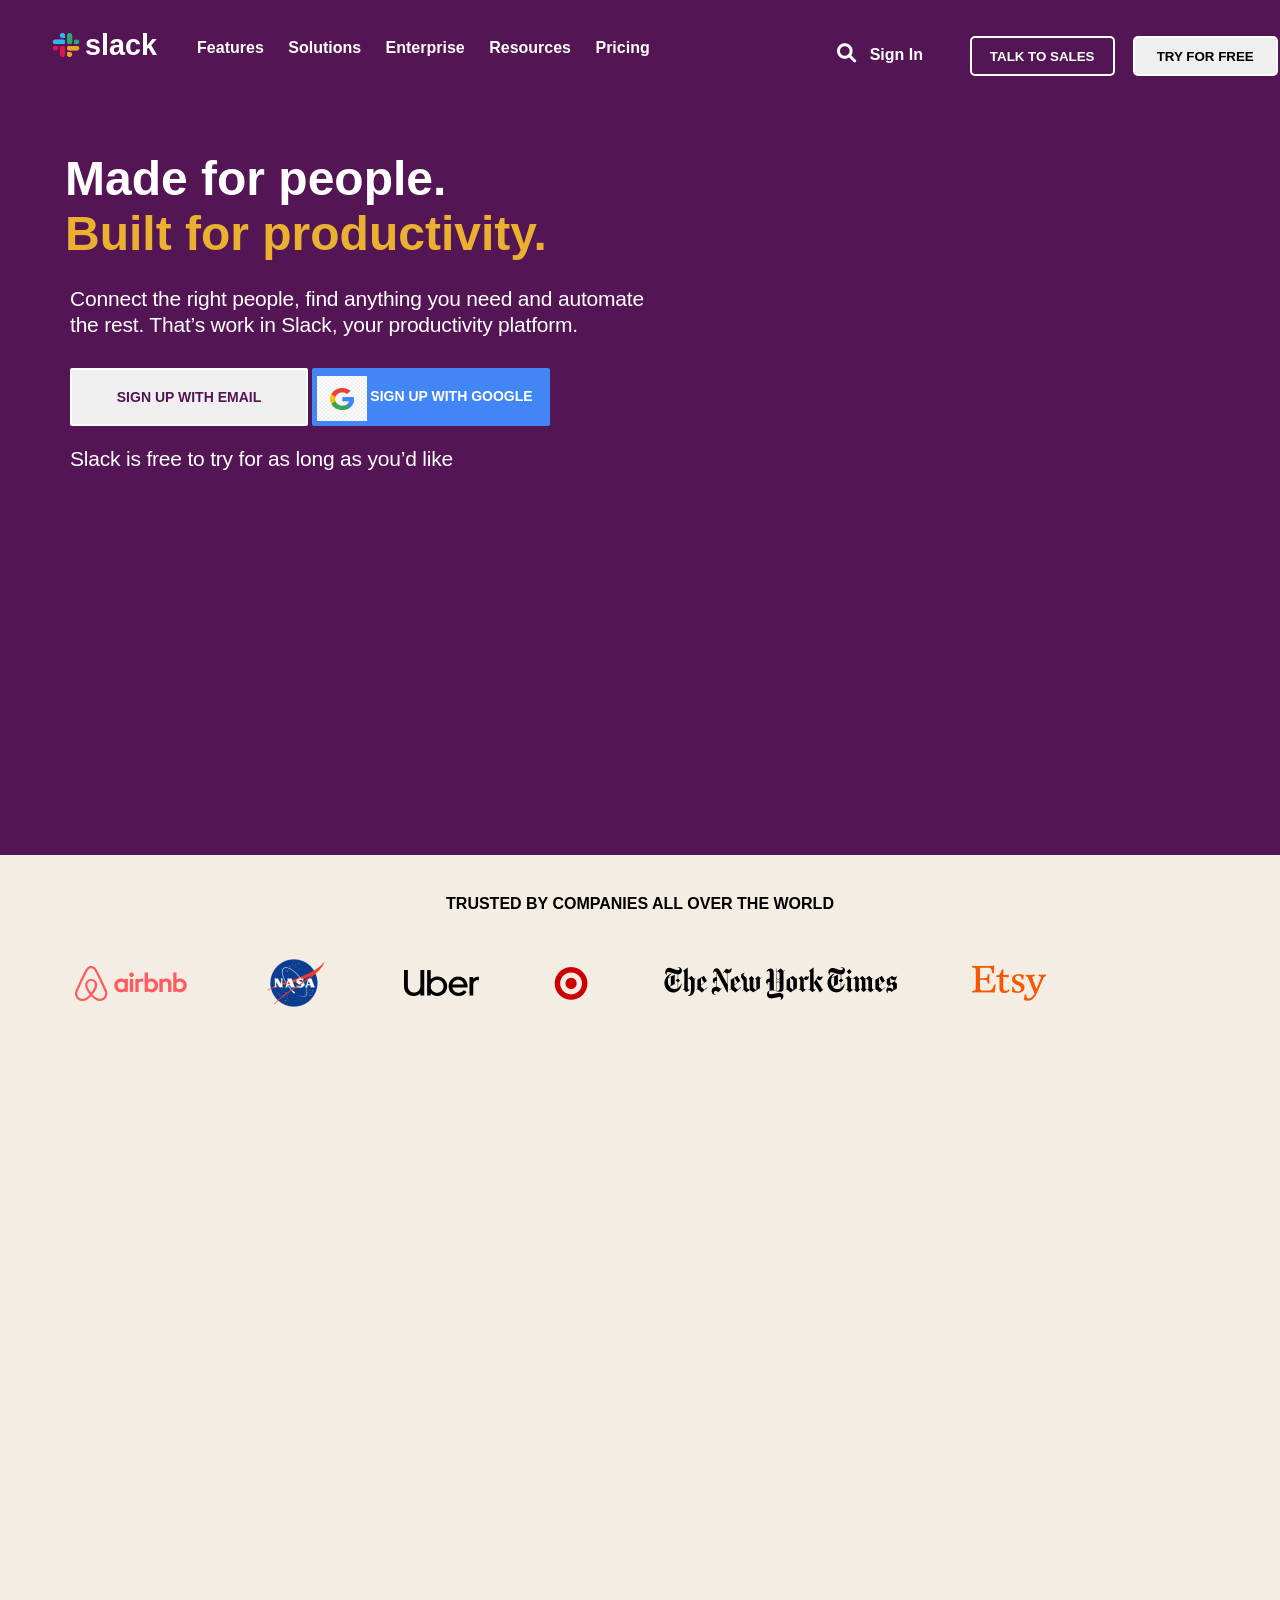
==== index.html @ 54c6a66d "Added more changes" ====
<!DOCTYPE html>
<html lang="en">
  <head>
    <meta charset="UTF-8" />
    <meta name="viewport" content="width=device-width, initial-scale=1.0" />
    <title>Slack2Com</title>
    <link rel="stylesheet" href="style.css" />
    <link
      rel="stylesheet"
      href="https://cdnjs.cloudflare.com/ajax/libs/font-awesome/6.0.0/css/all.min.css"
    />
  </head>
  <body>
    <header>
      <div class="first-part">
        <div class="logo">
          <h2>slack</h2>
          <img src="/images__2_-removebg-preview.png" alt="Slack" />
        </div>
        <div class="menus">
          <a href="">Features</a>
          <a href="">Solutions</a>
          <a href="">Enterprise</a>
          <a href="">Resources</a>
          <a href="">Pricing</a>
        </div>

        <div class="second-part">
          <div class="sign-in">
            <a href=""> <strong>Sign In</strong></a>

            <div class="icon">
              <i class="fa fa-search"></i>
            </div>
          </div>
          <div class="nonbutton">
            <button class="button1 btn">TALK TO SALES</button>
            <button class="button2 btn">TRY FOR FREE</button>
          </div>
        </div>
      </div>

      <div class="third-part">
<h2>Made for people. <br><span>Built for productivity.</span></h2>
<p>Connect the right people, find anything you need and automate<br> the rest. That’s work in Slack, your productivity platform.

</p>

<div class="big-buttons">

  <button class="bigbtn bigbtn1">SIGN UP WITH EMAIL</button>
  <button class="bigbtn bigbtn2"><img src="/google.png" alt="Image Alt Text" width="100" height="100"><span class="SPAN">SIGN UP WITH GOOGLE</span></button>

<p class="paragraph">Slack is free to try for as long as you’d like
</p>
</div>


      </div>

      <div class="left-part">

        <video src="/ia4-hero-product-ui.mp4" autoplay muted></video>

        <!-- <div class="circle-div">

          <div class="mac-div">

            <nav>

              <img src="/image.png" alt="">

            </nav>

            <div class="white-div">


            </div>

          </div>
          

          <div class="overlay">

            <img src="/pngwing.com.png" alt=""> -->
          </div>
        </div>

      </div>
    </header>

    <main>

      <p>TRUSTED BY COMPANIES ALL OVER THE WORLD</p>

      <div class="main-logos">

        <img src="/airbnb-logo.png" alt="">
        <img src="/logo-nasa.png" alt="">
        <img src="/uber.png" alt="">
        <img src="/target-logo.png" alt="">
        <img src="/nyt.png" alt="">
        <img src="/logo-etsy.png" alt="">



      </div>

    </main>
  </body>
</html>
---- style.css ----
html, body {


  /* height: 100%; */
  /* padding: 0;
  margin: 0; */
}

* {
  padding: 0;
  margin: 0;
  box-sizing: border-box;
  font-family: sans-serif;
}

header {
  width: 100vw;
  height: 95vh;
  background-color: rgb(84, 21, 84);
  padding-top: 15px;
  color: white;
  padding-left: 50px;
}

.menus a {
  display: inline-block;
  text-decoration: none;
  padding: 10px 10px 10px 10px;

  font-weight: 700;
  font-size: 1rem;
}

a {
  font-size: 10px;
}

.menus {
  padding-left: 10px;
  margin-left: 20px;
  margin-top: 6px;
}

/* The main part: */

.first-part {
  display: flex;
  padding-top: 8px;
  padding-left: 20px;
}

.logo h2,
img {
  padding-top: 6px;
}

h2 {
  font-size: 1.8rem;
  padding-bottom: 25px;
  padding-left: 15px;
}

a {
  text-decoration: none;
  font-size: 1rem;
  color: white;
}

.nonbutton {
  display: flex;
  position: relative;
  left: 350px;
  bottom: 17px;
}

.btn {
  border: 2px solid white;
  border-radius: 5px;
  width: 145px;
  height: 40px;
  font-weight: 700;
  margin: 8px 8px 10px 10px;
  text-align: center;
}

.button1 {
  background-color: transparent;
  color: white;
}

.btn:hover {
  transform: scale(1.2);
}

.sign-in {
  display: inline;
  justify-content: end;
  position: relative;
  left: 260px;
  top: 20px;
  font-weight: bolder;
}

.second-part {
  position: relative;
  right: 50px;
  padding-right: 20px;
}
.logo img {
  width: 60px;
  height: 60px;
  display: inline-block;
  position: relative;
  right: 34px;
  bottom: 75px;
}

.icon {
  display: inline-block;
  align-items: right;
  position: relative;
  right: 90px;
  font-weight: 200;
  font-size: 1.2rem;
}

.third-part h2 {
  font-size: 3rem;
  display: inline-block;
}

span {
  color: rgb(234, 176, 47);
}

/* The Third part: */

.third-part p {
  font-size: 21px;
  line-height: 26px;
  margin-left: 0;
  padding-left: 20px;
  letter-spacing: -0.2px;
  font-weight: 500;
}

.big-buttons {
  padding-top: 30px;
  padding-left: 20px;
  position: relative;
}

.bigbtn {
  border: 2px solid white;
  border-radius: 2px;
  width: 238px;
  height: 58px;
  font-weight: 600;
  font-size: 14px;
  letter-spacing: 0.8;
}

.bigbtn1 {
  color: rgb(84, 21, 84);
}

.bigbtn2 {
  background-color: rgb(66, 133, 244);
  border: 2px solid rgb(66, 133, 244);
  color: white;
  display: inline-block;
  vertical-align: top;
}

.bigbtn2 img {
  width: 60px;
  height: 56px;
  background-size: cover;
  background-repeat: no-repeat;
  display: block;
  padding-bottom: 5px;
  padding-right: 10px;
  margin-left: 3px;
  display: block;
}

.SPAN {
  position: relative;
  bottom: 38px;
  left: 20px;
  color: white;
  line-height: 10px;
}

.paragraph {
  color: white;
  display: block;
  position: relative;
  right: 20px;
  top: 20px;
}

/* .left-part {

  background-color: rgb(90, 24, 90);
  opacity: 2px;
  width: 625px;
  height: 400px;
  display: inline-block;
  position: absolute;
  bottom: 700px;
  left: 650px;
  top: 150px;
  margin-left: 28px;
} */

.left-part video {
  width: 72%;
  height: 380px;
  position: absolute;
  left: 505px;
  bottom: 150px;
  padding-right: 20px;
 

}

.left-part{

  display: inline-block;
}

/* .circle-div{

  position: relative;
  top: 120px;
  right: 5px;

  width: 100%;
  height: 260px;
  background-color: rgb(75, 10, 75);
border-left: 2px solid rgb(90, 24, 90);
border-radius: 130px;

}

.mac-div{

  width: 70%;
  height: 280px;
  
  background-color:rgba(207, 45, 207, 0.450);
  position: relative;
  left: 187px;
  bottom: 115px;

}

.mac-div img {

  position:relative;
  bottom: 10px;
  width: 100%;
  height: 30px;
}

.overlay {

  display: inline-block;
  position: relative;
}

.overlay img {

  display: inline-block;

  width: 270px;
  height: 370px;
  position: absolute;
  bottom: 20px;
  box-shadow: solid white  50px;
}

.white-div {

  width: 85%;
  height: 250px;
  background-color: white;
position: relative;
left: 60px;
bottom: 12px;
} */

/* The main part: */

main {
  height: 100vh; /* Full viewport height */
  width: 100vw;
  background-color: rgb(244, 237, 228);
}

main p {
  display: flex;
  justify-content: center;
  font-weight: 600;
  padding-top: 40px;
}

.main-logos {
  display: inline-flex;
  width: 80px;
  height: 40px;
  align-items: center;
  justify-items: center;
}

.main-logos img {
  position: relative;

  padding-left: 75px;

  padding-top: 100px;
}
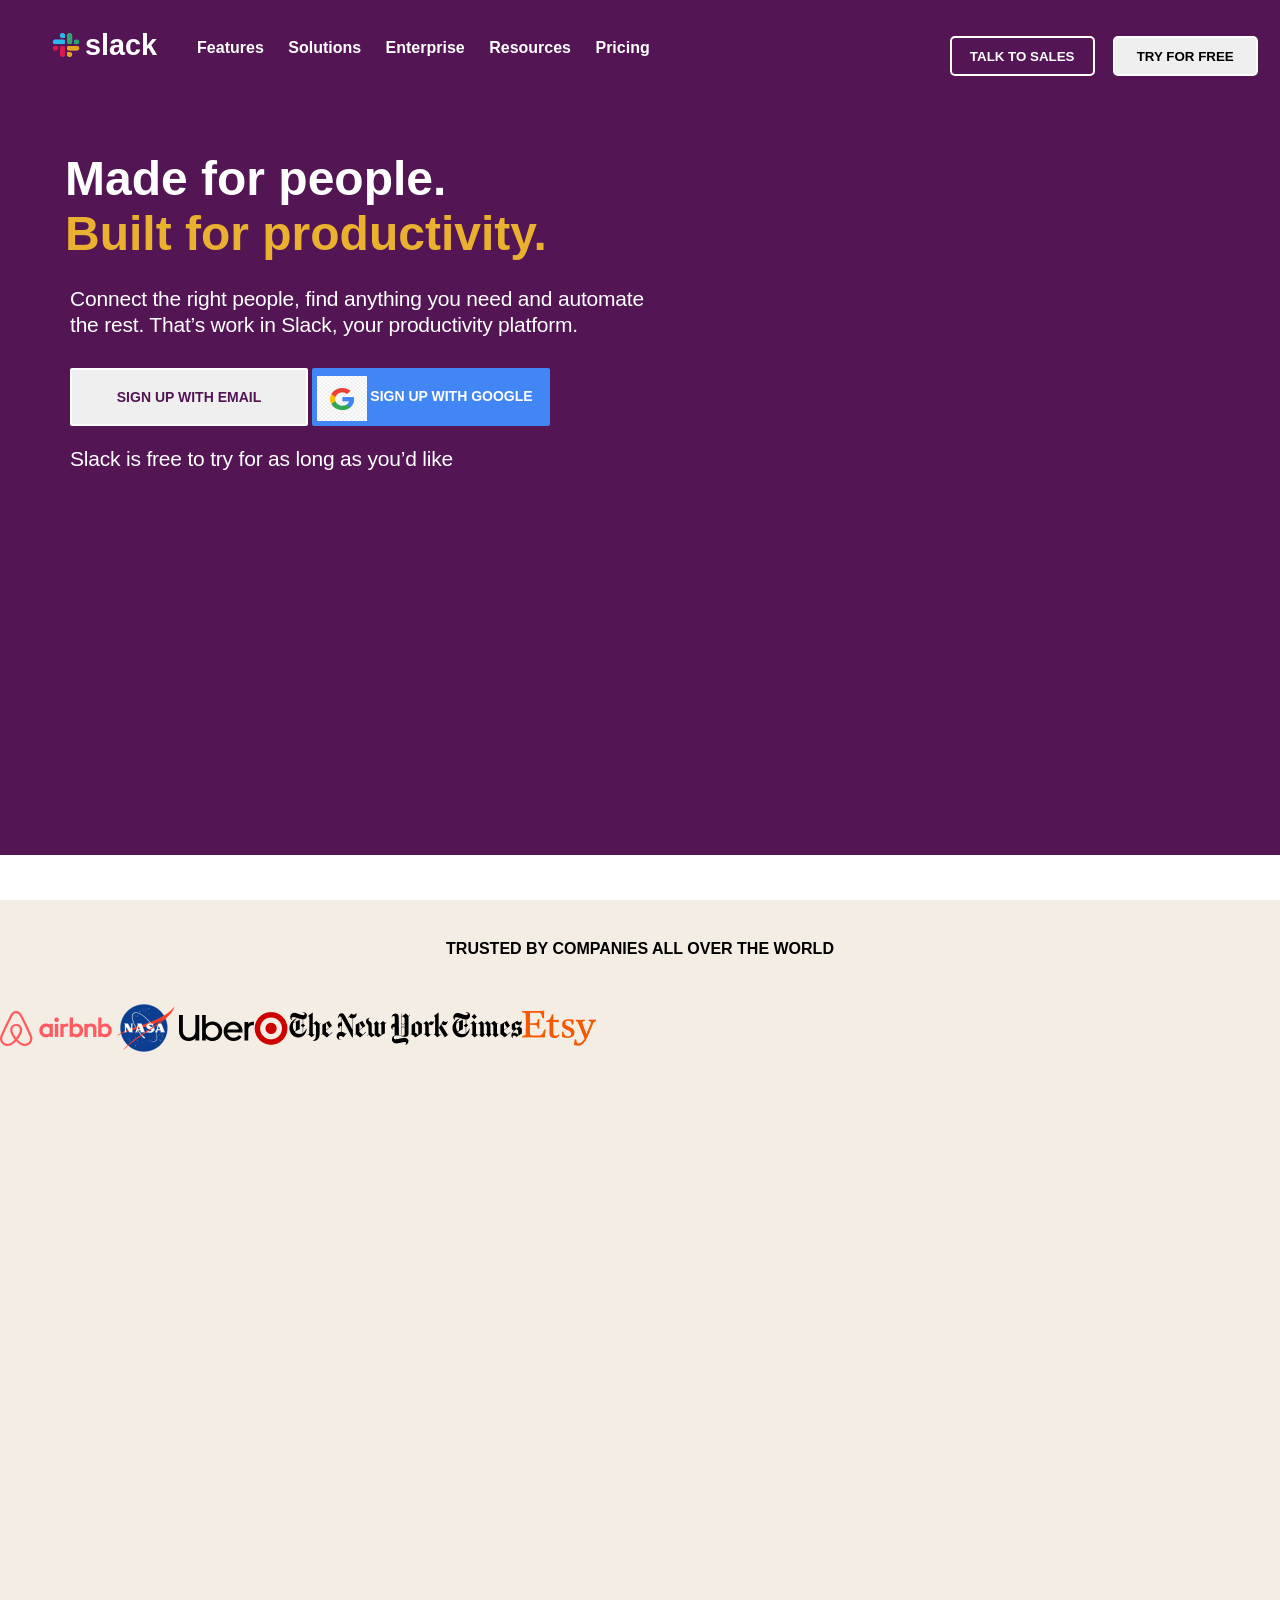
==== commit 361b2396: "My first commit" ====
--- a/index.html
+++ b/index.html
@@ -11,6 +11,8 @@
     />
   </head>
   <body>
+
+    <div class="Container">
     <header>
       <div class="first-part">
         <div class="logo">
@@ -39,6 +41,9 @@
           </div>
         </div>
       </div>
+
+
+      <div class="mainpart">
 
       <div class="third-part">
 <h2>Made for people. <br><span>Built for productivity.</span></h2>
@@ -105,7 +110,10 @@
 
 
       </div>
+    </div>
 
     </main>
+
+  </div>
   </body>
 </html>
--- a/style.css
+++ b/style.css
@@ -1,11 +1,5 @@
 
-html, body {
-
-
-  /* height: 100%; */
-  /* padding: 0;
-  margin: 0; */
-}
+
 
 * {
   padding: 0;
@@ -14,6 +8,17 @@
   font-family: sans-serif;
 }
 
+body{
+
+  overflow: hidden;
+}
+
+.Container{
+
+  width: 100%;
+  height: 100vh;
+}
+
 header {
   width: 100vw;
   height: 95vh;
@@ -70,7 +75,7 @@
 .nonbutton {
   display: flex;
   position: relative;
-  left: 350px;
+  /* left: 350px; */
   bottom: 17px;
 }
 
@@ -104,8 +109,7 @@
 
 .second-part {
   position: relative;
-  right: 50px;
-  padding-right: 20px;
+  left: 280px;
 }
 .logo img {
   width: 60px;
@@ -219,16 +223,17 @@
   width: 72%;
   height: 380px;
   position: absolute;
-  left: 505px;
+left: 480px;  
+/* left: 505px; */
   bottom: 150px;
-  padding-right: 20px;
  
 
 }
 
 .left-part{
 
-  display: inline-block;
+  display: flex;
+  justify-content: right;
 }
 
 /* .circle-div{
@@ -317,8 +322,9 @@
 
 .main-logos img {
   position: relative;
-
-  padding-left: 75px;
+  /* left: 700px; */
+
+  /* padding-left: 75px; */
 
   padding-top: 100px;
 }
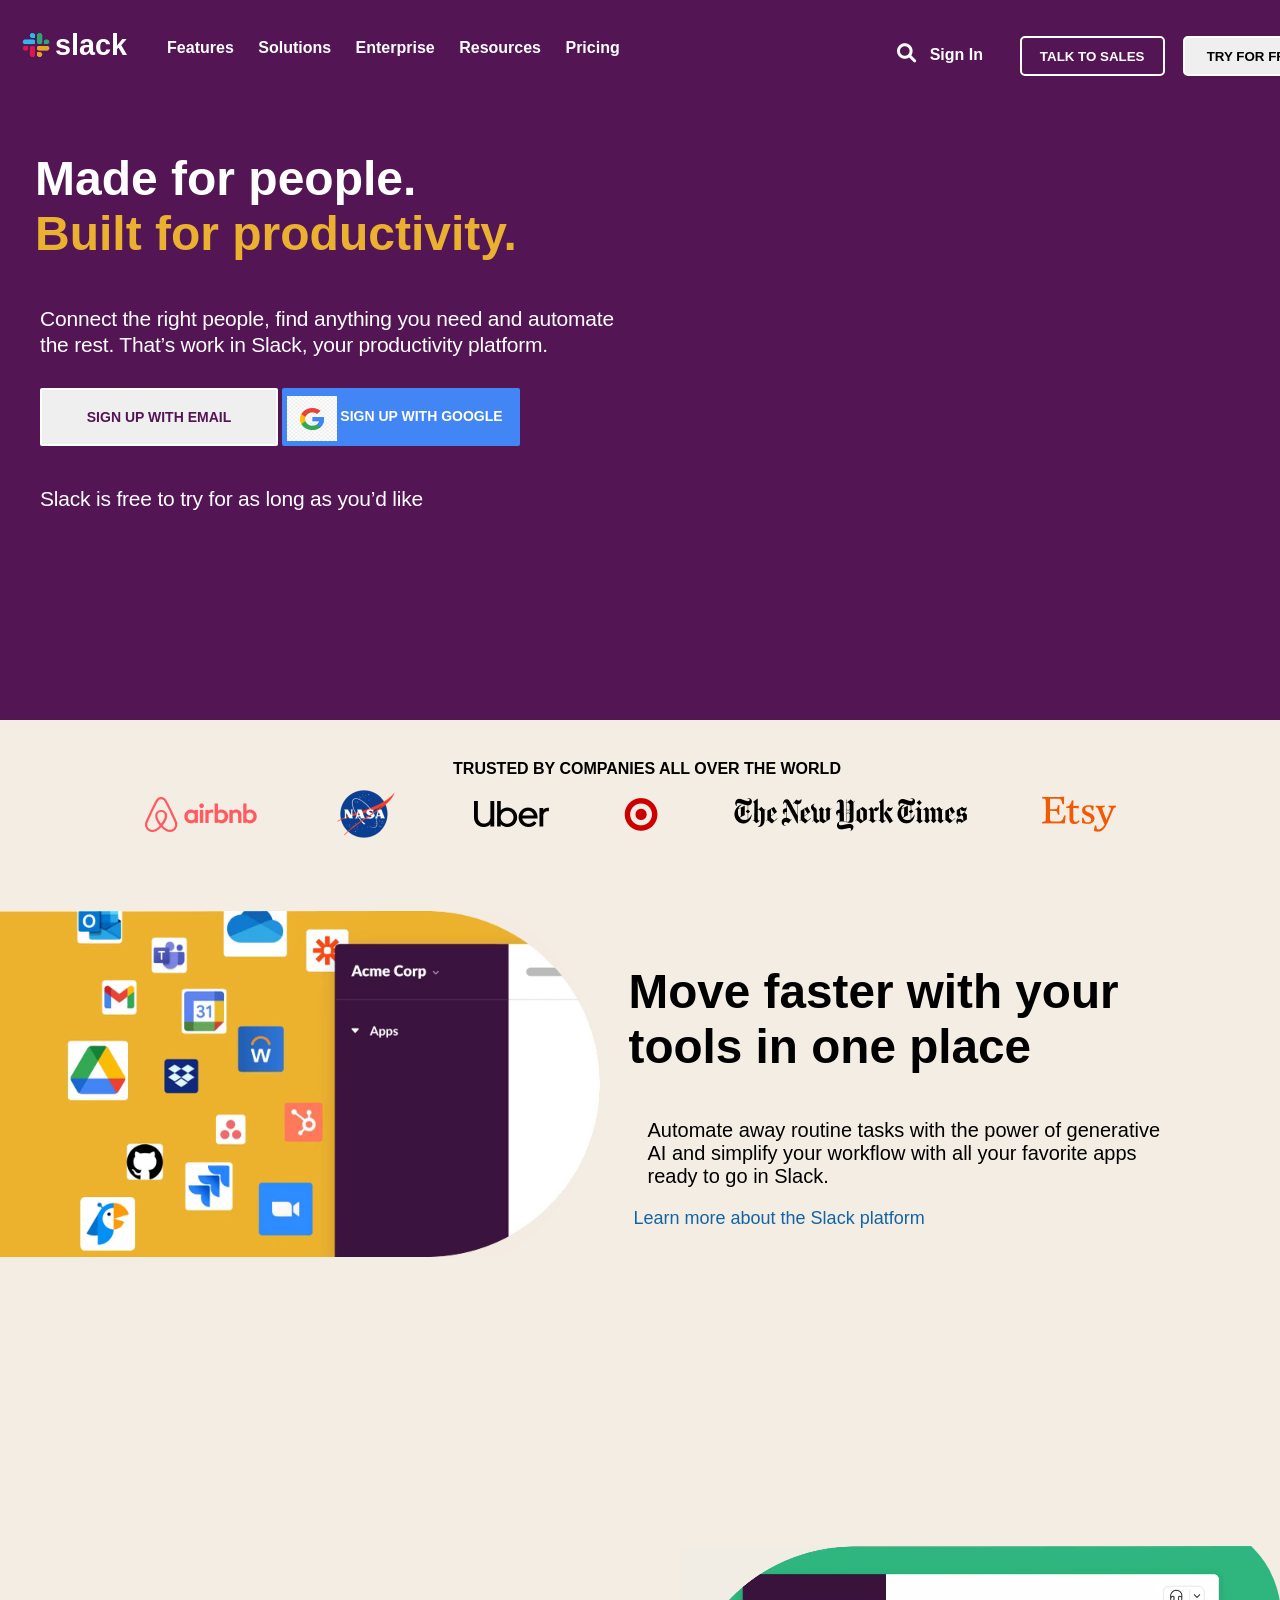
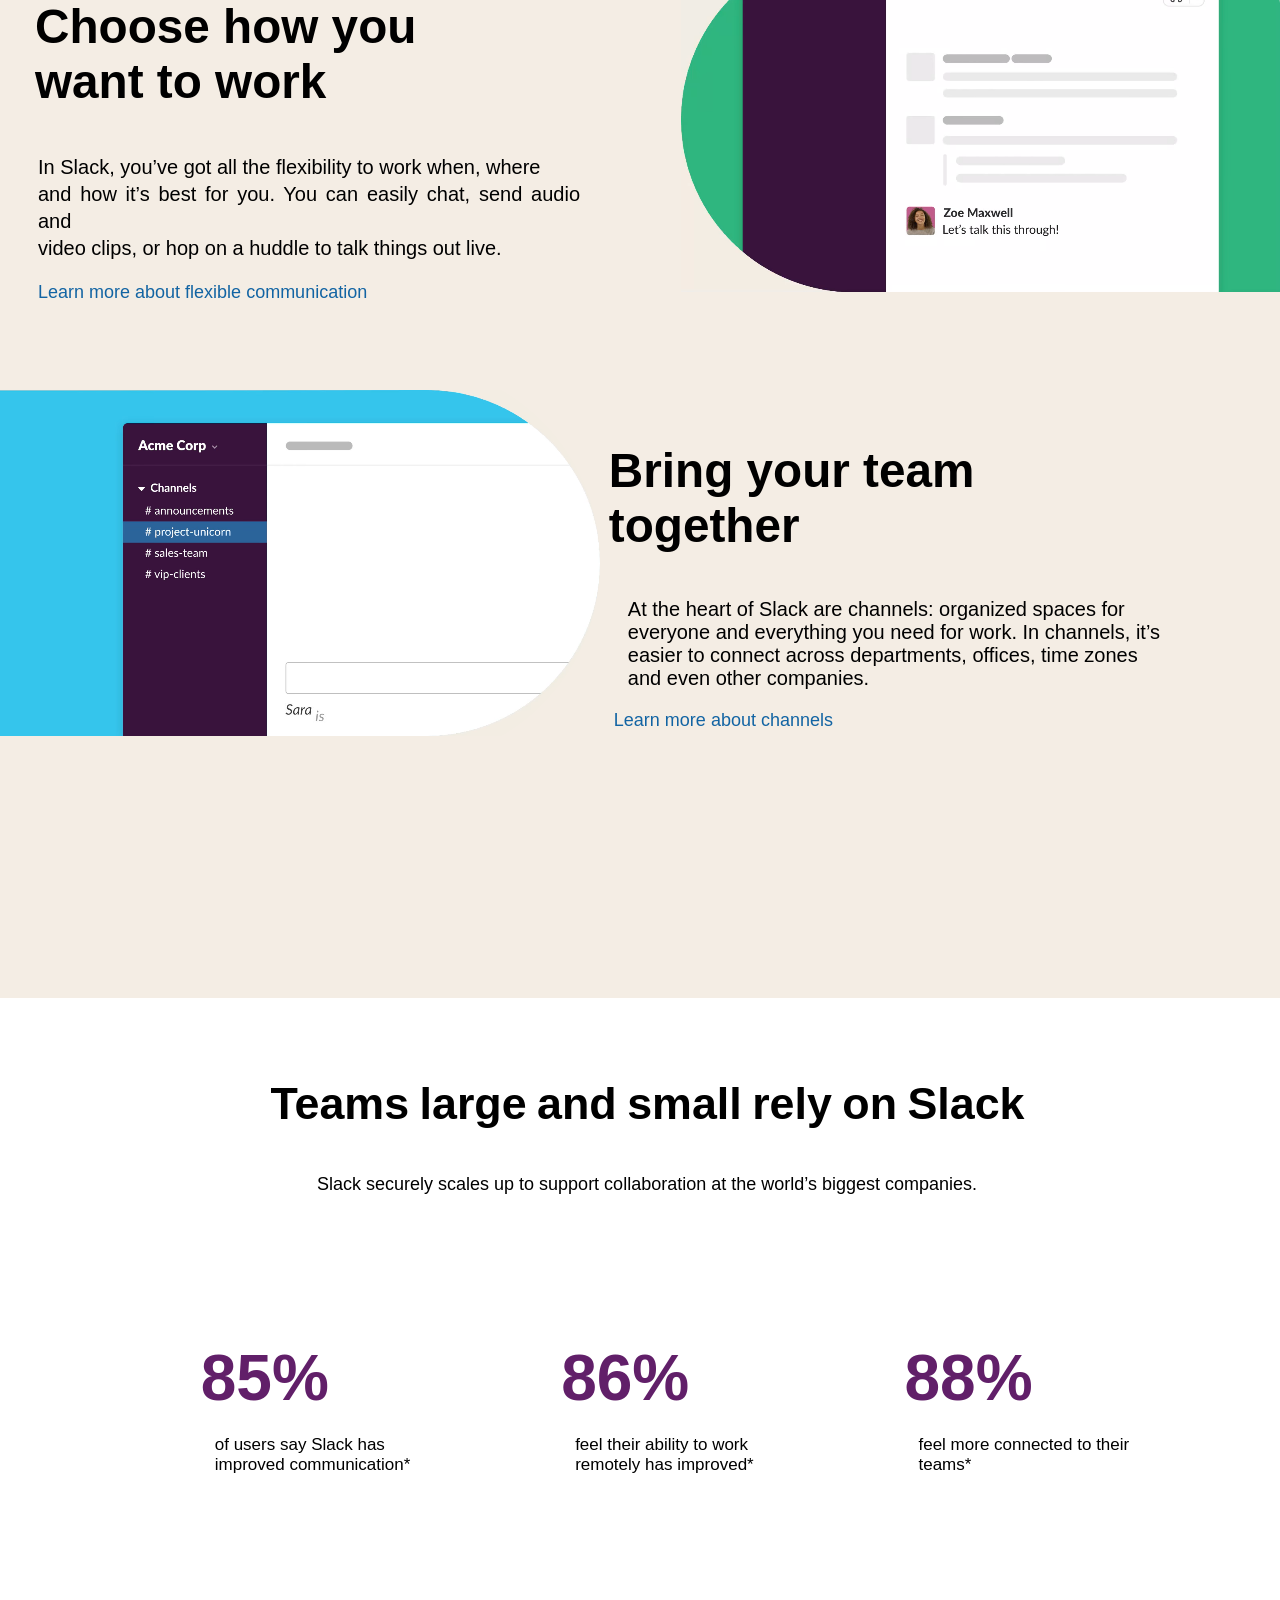
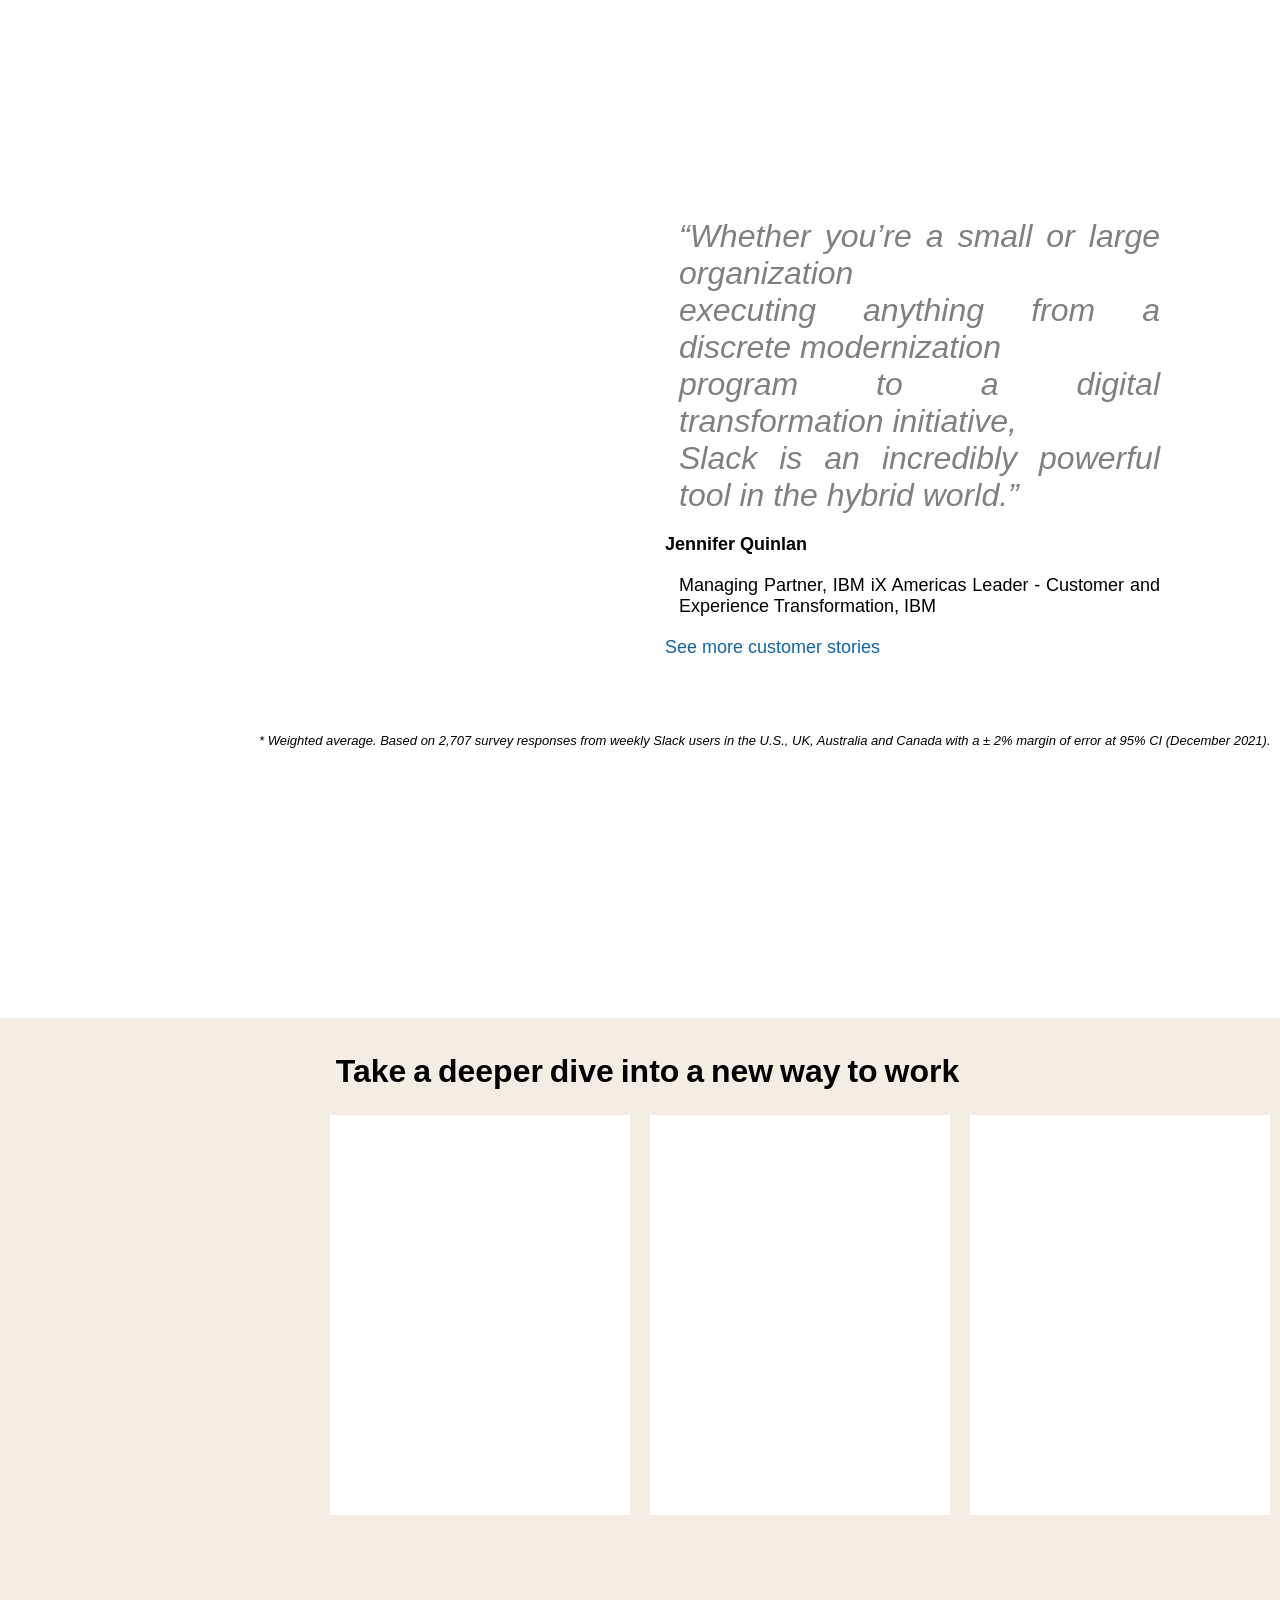
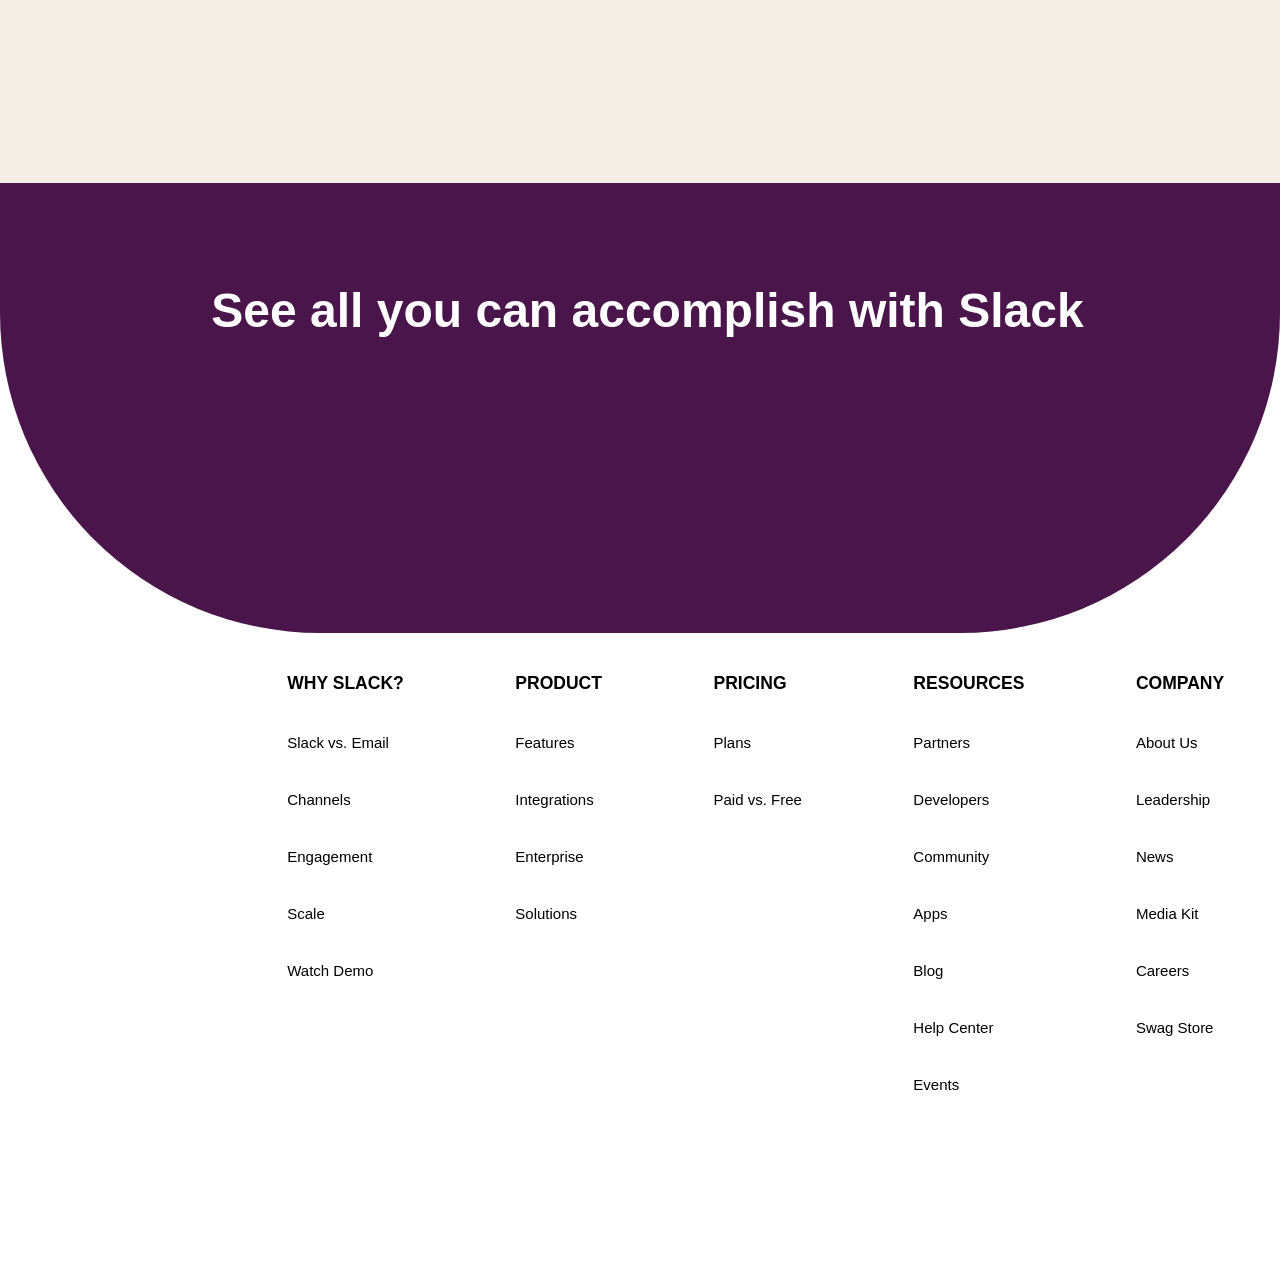
==== commit e87e363b: "my First commit" ====
--- a/index.html
+++ b/index.html
@@ -9,6 +9,9 @@
       rel="stylesheet"
       href="https://cdnjs.cloudflare.com/ajax/libs/font-awesome/6.0.0/css/all.min.css"
     />
+
+    <link href="https://unpkg.com/aos@2.3.1/dist/aos.css" rel="stylesheet">
+
   </head>
   <body>
 
@@ -114,6 +117,269 @@
 
     </main>
 
-  </div>
+
+   
+
+  </div>
+
+  <div class="fifth-part">
+
+    <div class="fthvideo"> <video src="/video2.webm" data-aos="zoom-in-right" autoplay muted></video></div>
+    <div class="fthcontent">
+
+      <h2>Move faster with your <br> tools in one place</h2>
+      <p>Automate away routine tasks with the power of generative <br> AI and simplify your workflow with all your favorite apps <br> ready to go in Slack.
+      </p>
+
+      <a href="">Learn more about the Slack platform</a>
+
+    </div>
+
+
+  </div>
+
+  <div class="sixth-part">
+    <div class="sthcontent">
+
+      <h2>Choose how you <br> want to work
+      </h2>
+      <p>In Slack, you’ve got all the flexibility to work when, where <br> and how it’s best for you. You can easily chat, send audio and <br> video clips, or hop on a  huddle to talk things out live.
+      </p>
+
+      <a href="">Learn more about flexible communication</a>
+
+    </div>
+
+    <div class="sixthvideo"> <video src="/video3.webm" data-aos="zoom-in-right" autoplay muted></video></div>
+
+
+
+  </div>
+
+  <div class="seventh-part">
+    <div class="seventhvideo" data-aos="zoom-in-right"> <video src="/video4.webm" autoplay muted></video></div>
+    <div class="seventhcontent">
+
+      <h2>Bring your team <br> together
+      </h2>
+      <p>At the heart of Slack are channels: organized spaces for <br> everyone and everything you need for work. In channels, it’s <br> easier to connect across departments, offices, time zones <br> and even other companies.
+
+
+      </p>
+
+      <a href="">Learn more about channels</a>
+
+    </div>
+
+
+  </div>
+
+  <div class="eighth-part">
+
+    <h2>Teams large and small rely on Slack
+    </h2>
+
+    <p>Slack securely scales up to support collaboration at the world’s biggest companies.
+
+    </p>
+
+    <div class="eight-btns">
+
+<button class=" ebtn1 bigbtn" data-aos="flip-right">MEET SLACK FOR ENTERPRISE</button>
+<button class="ebtn2 bigbtn"data-aos="flip-right">TALK TO SALES</button>
+
+    </div>
+
+    <div class="H3s">
+
+<h3>85%
+  <p>of users say Slack has <br> improved communication*</p>
+
+</h3>
+<h3>86%
+  <p>feel their ability to work <br> remotely has improved*</p>
+
+
+</h3>
+<h3>88%
+
+  <p>feel more connected to their <br>teams*</p>
+
+</h3>
+
+    </div>
+
+  </div>
+
+  <div class="ninth-part">
+
+    <div class="ninththvideo fthvideo"> <video src="/video5.mp4" data-aos="zoom-in-right" autoplay muted></video></div>
+    <div class="ninthhcontent fthcontent">
+
+      <p style="font-weight: 100; color: gray;">“Whether you’re a small or large organization <br> executing anything from a discrete modernization <br>program to a digital transformation initiative, <br>Slack is an incredibly powerful tool in the hybrid world.”
+      </p>
+
+<h4>Jennifer Quinlan</h4>
+      <p class="below-para" style="font-size: 18px; font-style: normal;">Managing Partner, IBM iX Americas Leader - Customer and Experience Transformation, IBM
+      </p>
+      <a href="">See more customer stories</a>
+
+      <p style="font-size: 13px; padding-top: 95px; white-space: nowrap; justify-content: baseline; position: relative; right: 420px; width: 100px;">* Weighted average. Based on 2,707 survey responses from weekly Slack users in the U.S., UK, Australia and Canada with a ± 2% margin of error at 95% CI (December 2021).
+
+      </p>
+
+    </div>
+
+
+
+  </div>
+
+  <div class="tenth-part">
+<h2>Take a deeper dive into a new way to work
+</h2>
+
+<div class="sec-container">
+
+  <div class="section1 section" data-aos="flip-left">
+
+    <img src="/section1.png" alt="">
+    <h5>Event</h5>
+    <p>Ready for the future of <br> AI In Slack?</p>
+
+    <a href=""> WATCH ON DIAMOND</a>
+
+
+  </div>
+  <div class="section2 section">
+
+    <div class="section1 section" data-aos="flip-left">
+
+      <img src="/section2.jpg" alt="">
+      <h5>Event</h5>
+      <p>Ready for the future of <br> AI In Slack?</p>
+  
+      <a href=""> WATCH ON DIAMOND</a>
+  
+  
+    </div>
+
+
+  </div>
+  <div class="section3 section">
+
+    <div class="section1 section" data-aos="flip-left">
+
+      <img src="/section3.jpg" alt="">
+      <h5>Event</h5>
+      <p>Ready for the future of <br> AI In Slack?</p>
+  
+      <a href=""> WATCH ON DIAMOND</a>
+  
+  
+    </div>
+
+  </div>
+  <div class="section4 section">
+
+    <div class="section1 section" data-aos="flip-left">
+
+      <img src="/section5.jpg" alt="">
+      <h5>Event</h5>
+      <p>Ready for the future of <br> AI In Slack?</p>
+  
+      <a href=""> WATCH ON DIAMOND</a>
+  
+  
+    </div>
+
+
+  </div>
+
+
+
+</div>
+
+  </div>
+
+  <div class="Eleventh-part">
+
+
+    <h2>See all you can accomplish with Slack</h2>
+
+    <div class="eleventh-buttons " >
+
+    <button class="elbtn1 ebtn1 bigbtn" data-aos="flip-left"
+    data-aos-easing="ease-out-cubic"
+    data-aos-duration="2000">TRY FOR FREE</button>
+    <button class=" elbtn2 ebtn1 bigbtn" data-aos="flip-left"
+    data-aos-easing="ease-out-cubic"
+    data-aos-duration="2000">TALK TO SALES</button>
+  </div>
+
+  </div>
+
+  <footer>
+
+
+    <img src="/images__2_-removebg-preview.png" alt="" data-aos="flip-left"
+    data-aos-easing="ease-out-cubic"
+    data-aos-duration="2000">
+<ul>
+
+  <h3>WHY SLACK?
+  </h3>
+  <li>Slack vs. Email</li>
+  <li>Channels</li>
+  <li>Engagement</li>
+  <li>Scale</li>
+  <li>Watch Demo</li>
+</ul>
+
+
+<ul>
+  <h3>PRODUCT</h3>
+  <li>Features</li>
+  <li>Integrations</li>
+  <li>Enterprise</li>
+  <li>Solutions</li>
+</ul>
+
+
+<ul>
+  <h3>PRICING</h3>
+  <li>Plans</li>
+  <li>Paid vs. Free</li>
+</ul>
+
+
+<ul>
+  <h3>RESOURCES</h3>
+  <li>Partners</li>
+  <li>Developers</li>
+  <li>Community</li>
+  <li>Apps</li>
+  <li>Blog</li>
+  <li>Help Center</li>
+  <li>Events</li>
+
+</ul>
+<ul>
+
+  <h3>COMPANY</h3>
+  <li>About Us</li>
+  <li>Leadership</li>
+  <li>News</li>
+  <li>Media Kit</li>
+  <li>Careers</li>
+  <li>Swag Store</li>
+</ul>
+    
+  </footer>
+
+  <script src="https://unpkg.com/aos@2.3.1/dist/aos.js"></script>
+  <script>
+    AOS.init();
+  </script>
+
   </body>
 </html>
--- a/style.css
+++ b/style.css
@@ -1,6 +1,3 @@
-
-
-
 * {
   padding: 0;
   margin: 0;
@@ -8,24 +5,22 @@
   font-family: sans-serif;
 }
 
-body{
-
-  overflow: hidden;
-}
-
-.Container{
-
-  width: 100%;
-  height: 100vh;
+body {
+}
+
+.Container {
+  width: 100%;
+  height: 80vh;
 }
 
 header {
   width: 100vw;
-  height: 95vh;
+  height: 80vh;
   background-color: rgb(84, 21, 84);
   padding-top: 15px;
   color: white;
-  padding-left: 50px;
+  padding-left: 20px;
+  /* padding-left: 50px; */
 }
 
 .menus a {
@@ -75,7 +70,7 @@
 .nonbutton {
   display: flex;
   position: relative;
-  /* left: 350px; */
+  left: 100px;
   bottom: 17px;
 }
 
@@ -102,7 +97,7 @@
   display: inline;
   justify-content: end;
   position: relative;
-  left: 260px;
+  left: 20px;
   top: 20px;
   font-weight: bolder;
 }
@@ -220,18 +215,14 @@
 } */
 
 .left-part video {
-  width: 72%;
   height: 380px;
   position: absolute;
-left: 480px;  
-/* left: 505px; */
+  /* left: 480px;   */
+  /* left: 505px; */
   bottom: 150px;
- 
-
-}
-
-.left-part{
-
+}
+
+.left-part {
   display: flex;
   justify-content: right;
 }
@@ -300,7 +291,6 @@
 /* The main part: */
 
 main {
-  height: 100vh; /* Full viewport height */
   width: 100vw;
   background-color: rgb(244, 237, 228);
 }
@@ -314,17 +304,470 @@
 
 .main-logos {
   display: inline-flex;
-  width: 80px;
-  height: 40px;
+  height: 100%;
   align-items: center;
-  justify-items: center;
+  padding-left: 70px;
 }
 
 .main-logos img {
   position: relative;
   /* left: 700px; */
 
-  /* padding-left: 75px; */
-
+  padding-left: 75px;
+}
+
+/* fifth-part starts here */
+
+.fifth-part {
+  width: 100%;
+  height: 75vh;
+  display: flex;
+  justify-content: space-between;
+  padding-top: 40px;
+  background-color: rgb(244, 237, 228);
+}
+
+.fthvideo video {
+  width: 600px;
+  height: 400px;
+  border-start-end-radius: 200px;
+  border-end-end-radius: 200px;
+}
+
+.fthcontent h2 {
+  font-size: 2.98rem;
+  position: relative;
+  right: 20px;
+}
+
+.fthcontent {
+  padding-right: 100px;
+  align-items: center;
+  padding-top: 80px;
+}
+
+.fthcontent p {
+  font-size: 20px;
+  padding-right: 20px;
+  text-align: justify;
+}
+
+.fthcontent a {
+  text-decoration: none;
+  color: rgb(18, 100, 163);
+  font-size: 18px;
+  position: relative;
+  top: 20px;
+}
+
+/* Sixth-part starts */
+
+.sixth-part {
+  display: flex;
+  justify-content: space-between;
+  background-color: rgb(244, 237, 228);
+}
+
+.sixthvideo video {
+  width: 600px;
+  height: 400px;
+  border-start-end-radius: 97px;
+  /* border-end-end-radius: 200px; */
+}
+
+.sixthvideo {
+  position: relative;
+  left: 1px;
+}
+
+.sthcontent a {
+  text-decoration: none;
+  color: rgb(18, 100, 163);
+  font-size: 18px;
+  position: relative;
+  top: 20px;
+  padding-left: 38px;
+}
+
+.sthcontent {
+  padding-right: 100px;
+  align-items: center;
+  padding-top: 80px;
+}
+
+.sthcontent p {
+  font-size: 20px;
+  padding-left: 38px;
+  text-align: justify;
+  line-height: 27px;
+}
+
+.sthcontent h2 {
+  font-size: 2.98rem;
+  position: relative;
+  left: 20px;
+}
+
+/* Seventh-part starts here: */
+
+.seventh-part {
+  width: 100%;
+  height: 75vh;
+  display: flex;
+  justify-content: space-between;
+  padding-top: 40px;
+  background-color: rgb(244, 237, 228);
+}
+
+.seventhvideo video {
+  width: 600px;
+  height: 400px;
+  border-start-end-radius: 200px;
+  border-end-end-radius: 200px;
+}
+
+.seventhcontent h2 {
+  font-size: 2.98rem;
+  position: relative;
+  right: 20px;
+}
+
+.seventhcontent {
+  padding-right: 100px;
+  align-items: center;
+  padding-top: 80px;
+}
+
+.seventhcontent p {
+  font-size: 20px;
+  padding-right: 20px;
+  text-align: justify;
+}
+
+.seventhcontent a {
+  text-decoration: none;
+  color: rgb(18, 100, 163);
+  font-size: 18px;
+  position: relative;
+  top: 20px;
+}
+
+/* Eight-part starts here: */
+
+.eighth-part {
+  width: 100%;
+  height: 80vh;
+}
+
+.eighth-part h2 {
+  font-size: 2.8rem;
+  text-align: center;
+  word-spacing: -2px;
+  padding-top: 80px;
+}
+
+.eighth-part p {
+  text-align: center;
+  font-size: 18px;
+}
+
+.eight-btns {
+  display: flex;
+  justify-content: center;
+  padding-top: 30px;
+  font-weight: 500;
+}
+
+.eight-btns button {
+  margin-left: 10px;
+  border-radius: 5px;
+}
+
+.ebtn1 {
+  width: 320px;
+  background-color: rgb(94, 30, 101);
+  color: white;
+  padding: 5px;
+}
+
+.ebtn2 {
+  color: rgb(94, 30, 101);
+  border: 2px solid rgb(94, 30, 101);
+  height: 55px;
+  width: 200px;
+  padding: 10px;
+}
+
+.ebtn1:hover {
+  background-color: rgb(66, 17, 72);
+  transition: 2ms;
+  transform: scale(0.95);
+}
+
+.ebtn2:hover {
+  outline: none;
+
+  border: 3px solid rgb(66, 17, 72);
+  transition: 2ms;
+  transform: scale(1.1);
+  transform: scale(0.95);
+}
+
+.H3s {
+  display: flex;
+  justify-content: space-evenly;
+  padding-top: 58px;
+  padding-left: 50px;
+}
+
+.H3s h3 {
+  font-size: 4rem;
+  color: rgb(97, 31, 105);
+  font-weight: 700;
+}
+
+.H3s p {
+  text-align: justify;
+  position: relative;
+  color: black;
+  font-weight: 200;
+  font-size: 17px;
+}
+
+
+/* ninth-part starts here */
+
+.ninth-part{
+
+  width: 100%;
+  height: 100vh;
+  display: flex;
+}
+
+.ninthhcontent p {
+  font-size: 2rem;
+  padding-right: 20px;
+  text-align: justify;
+  font-style: italic;
+}
+
+.ninthhcontent a {
+  text-decoration: none;
+  color: rgb(18, 100, 163);
+  font-size: 18px;
+  position: relative;
+  top: 20px;
+}
+
+.ninthhcontent {
+
+  padding-left: 65px;
+ 
+}
+
+.ninththvideo video {
+  width: 600px;
+  height: 400px;
+  border-start-end-radius: 200px;
+  border-end-end-radius: 200px;
+  padding-top: 60px;
+}
+
+.below-para, h4 {
+
+  padding-top: 20px;
+
+} 
+
+.ninthhcontent h4{
+
+  font-weight: 600;
+  font-size: 18px;
+
+}
+
+/* tenth-part starts here */
+
+.tenth-part{
+
+  width: 100%;
+  height: 85vh;
+  background-color: rgb(244,237,228);
+}
+
+.tenth-part h2 {
+
+  text-align: center;
+  padding-top: 35px;
+  font-size: 2rem;
+  word-spacing: -2px;
+
+}
+
+.section{
+
+width: 300px;
+height: 400px;
+background-color: blue;
+background-color: white;
+/* box-shadow: 0 2px 4px rgba(0, 0, 0, 0.1), 0 4px 8px rgba(0, 0, 0, 0.1); */
+
+
+
+}
+
+
+.section2{
+
+  margin-left: 20px;
+
+}
+
+
+.section3{
+
+  margin-left: 20px;
+
+}
+
+
+.section4{
+
+  margin-left: 20px;
+
+}
+
+.section img{
+
+  width: 258px;
+  height: 185px;
+  margin-left:22px ;
+  margin-top: 8px;
+  
+}
+
+.section p{
+
+  font-size: 1.45rem;
+  font-weight: 600;
+  padding-bottom:15px ;
+}
+
+.section h5, p{
+
+  padding-top: 20px;
+  padding-left: 14px;
+}
+
+.sec-container{
+
+  display: flex;
+  justify-content: center;
+}
+
+.section a {
+  text-decoration: none;
+  color: rgb(18, 100, 163);
+  font-size: 16px;
+  position: relative;
+  top: 45px;
+  left: 15px;
+  font-weight: 600;
+
+}
+
+.section1:hover{
+  transform: scale(1.2);
+  transition: 60ms;
+
+}
+
+.section:hover{
+
+  transform: scale(0.98);
+  transition: 60ms;
+}
+
+/* Eleventh-part starts here */
+
+.Eleventh-part{
+
+  width: 100%;
+  height: 50vh;
+  background-color: rgb(74,21,75);
+  color: white;
+  border-bottom-left-radius: 320px;
+  border-bottom-right-radius: 320px;
+
+}
+
+.Eleventh-part h2{
+
+  font-size: 3rem;
+  text-align: center;
   padding-top: 100px;
 }
+
+.eleventh-buttons{
+
+  display: flex;
+  justify-content: center;
+
+
+}
+
+.eleventh-buttons button{
+
+  width: 200px;
+  margin-left: 10px;
+}
+
+.elbtn1{
+
+  background-color: white;
+  color:rgb(74,21,75) ;
+}
+
+.elbtn1:hover{
+
+  background-color: white;
+  font-weight: 800;
+
+}
+
+.elbtn2:hover{
+
+  border: 2px solid white;
+
+}
+
+/* footer part starts here */
+
+footer{
+
+  width: 100%;
+  height: 70vh;
+  display: flex;
+  justify-content: space-around;
+  font-size: 15px;
+}
+
+footer ul{
+padding-top: 40px;
+
+}
+
+footer ul li{
+  padding-top: 40px;
+  list-style: none;
+  
+  }
+
+  footer img{
+
+    width: 120px;
+    height: 120px;
+
+  }
+
+ 
